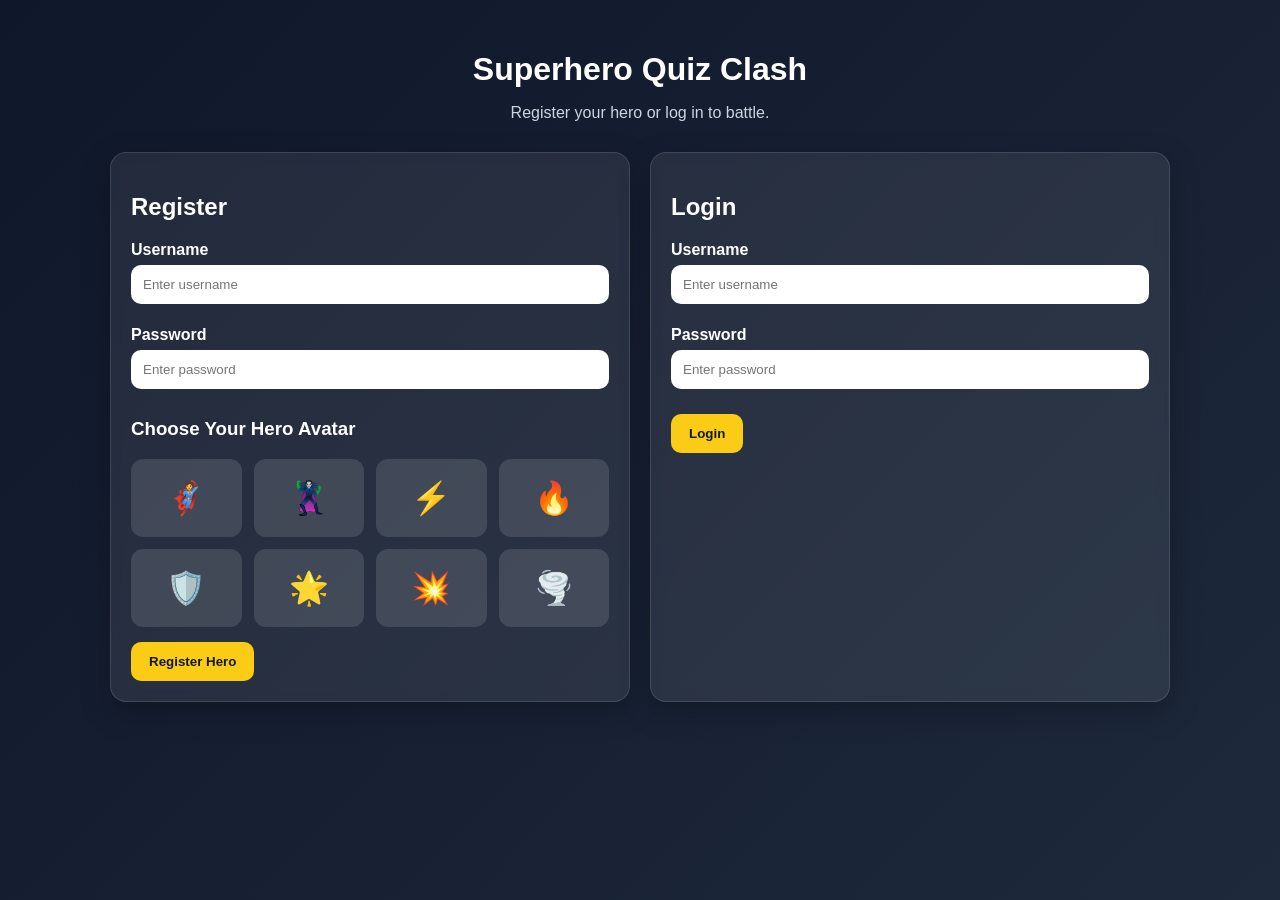
==== public/index.html @ d20ddc65 "feat: complete player authentication avatar selection and profile display" ====
<!DOCTYPE html>
<html lang="en">
<head>
  <meta charset="UTF-8" />
  <meta name="viewport" content="width=device-width, initial-scale=1.0" />
  <title>Superhero Quiz Clash</title>
  <link rel="stylesheet" href="./styles/main.css" />
</head>
<body>
  <div class="container">
    <h1>Superhero Quiz Clash</h1>
    <p class="subtitle">Register your hero or log in to battle.</p>

    <!-- Message Box -->
    <div id="messageBox" class="message-box"></div>

    <!-- Logged In Hero Preview -->
    <section class="card hidden" id="profileCard">
      <h2>Hero Profile</h2>
      <div class="hero-preview">
        <div class="hero-avatar" id="profileAvatar">🦸</div>
        <div>
          <p><strong>Username:</strong> <span id="profileUsername"></span></p>
          <p><strong>Total Points:</strong> <span id="profilePoints">0</span></p>
          <p><strong>Total Wins:</strong> <span id="profileWins">0</span></p>
          <p><strong>Matches Played:</strong> <span id="profileMatches">0</span></p>
        </div>
      </div>

      <button id="logoutBtn">Logout</button>
    </section>

    <div class="auth-wrapper">
      <!-- Register Section -->
      <section class="card">
        <h2>Register</h2>

        <label for="registerUsername">Username</label>
        <input type="text" id="registerUsername" placeholder="Enter username" />

        <label for="registerPassword">Password</label>
        <input type="password" id="registerPassword" placeholder="Enter password" />

        <h3>Choose Your Hero Avatar</h3>
        <div class="avatar-grid" id="avatarGrid">
          <div class="avatar-option" data-avatar="🦸">🦸</div>
          <div class="avatar-option" data-avatar="🦹">🦹</div>
          <div class="avatar-option" data-avatar="⚡">⚡</div>
          <div class="avatar-option" data-avatar="🔥">🔥</div>
          <div class="avatar-option" data-avatar="🛡️">🛡️</div>
          <div class="avatar-option" data-avatar="🌟">🌟</div>
          <div class="avatar-option" data-avatar="💥">💥</div>
          <div class="avatar-option" data-avatar="🌪️">🌪️</div>
        </div>

        <button id="registerBtn">Register Hero</button>
      </section>

      <!-- Login Section -->
      <section class="card">
        <h2>Login</h2>

        <label for="loginUsername">Username</label>
        <input type="text" id="loginUsername" placeholder="Enter username" />

        <label for="loginPassword">Password</label>
        <input type="password" id="loginPassword" placeholder="Enter password" />

        <button id="loginBtn">Login</button>
      </section>
    </div>
  </div>

  <script src="./js/app.js"></script>
</body>
</html>
---- public/styles/main.css ----
* {
  box-sizing: border-box;
}

body {
  margin: 0;
  font-family: Arial, sans-serif;
  background: linear-gradient(135deg, #0f172a, #1e293b);
  color: white;
  min-height: 100vh;
}

.container {
  width: 90%;
  max-width: 1100px;
  margin: 0 auto;
  padding: 30px 20px 50px;
}

h1 {
  text-align: center;
  margin-bottom: 10px;
}

.subtitle {
  text-align: center;
  margin-bottom: 30px;
  color: #cbd5e1;
}

.auth-wrapper {
  display: grid;
  grid-template-columns: 1fr 1fr;
  gap: 20px;
}

.card {
  background: rgba(255, 255, 255, 0.08);
  border: 1px solid rgba(255, 255, 255, 0.12);
  border-radius: 16px;
  padding: 20px;
  backdrop-filter: blur(6px);
  box-shadow: 0 10px 30px rgba(0, 0, 0, 0.25);
  margin-bottom: 20px;
}

label {
  display: block;
  margin: 12px 0 6px;
  font-weight: bold;
}

input {
  width: 100%;
  padding: 12px;
  border-radius: 10px;
  border: none;
  outline: none;
  margin-bottom: 10px;
}

button {
  margin-top: 15px;
  padding: 12px 18px;
  border: none;
  border-radius: 10px;
  background: #facc15;
  color: #111827;
  font-weight: bold;
  cursor: pointer;
}

button:hover {
  opacity: 0.9;
}

.avatar-grid {
  display: grid;
  grid-template-columns: repeat(4, 1fr);
  gap: 12px;
  margin-top: 10px;
}

.avatar-option {
  background: rgba(255, 255, 255, 0.12);
  padding: 18px;
  border-radius: 12px;
  text-align: center;
  font-size: 2rem;
  cursor: pointer;
  border: 2px solid transparent;
}

.avatar-option:hover {
  border-color: #facc15;
}

.avatar-option.selected {
  border-color: #22c55e;
  background: rgba(34, 197, 94, 0.2);
}

.message-box {
  margin: 20px 0;
  padding: 14px;
  border-radius: 10px;
  display: none;
  font-weight: bold;
}

.message-box.success {
  display: block;
  background: rgba(34, 197, 94, 0.2);
  border: 1px solid #22c55e;
}

.message-box.error {
  display: block;
  background: rgba(239, 68, 68, 0.2);
  border: 1px solid #ef4444;
}

.hero-preview {
  display: flex;
  align-items: center;
  gap: 20px;
}

.hero-avatar {
  width: 90px;
  height: 90px;
  display: flex;
  align-items: center;
  justify-content: center;
  font-size: 3rem;
  border-radius: 50%;
  background: rgba(255, 255, 255, 0.12);
}

.hidden {
  display: none;
}

@media (max-width: 768px) {
  .auth-wrapper {
    grid-template-columns: 1fr;
  }
}
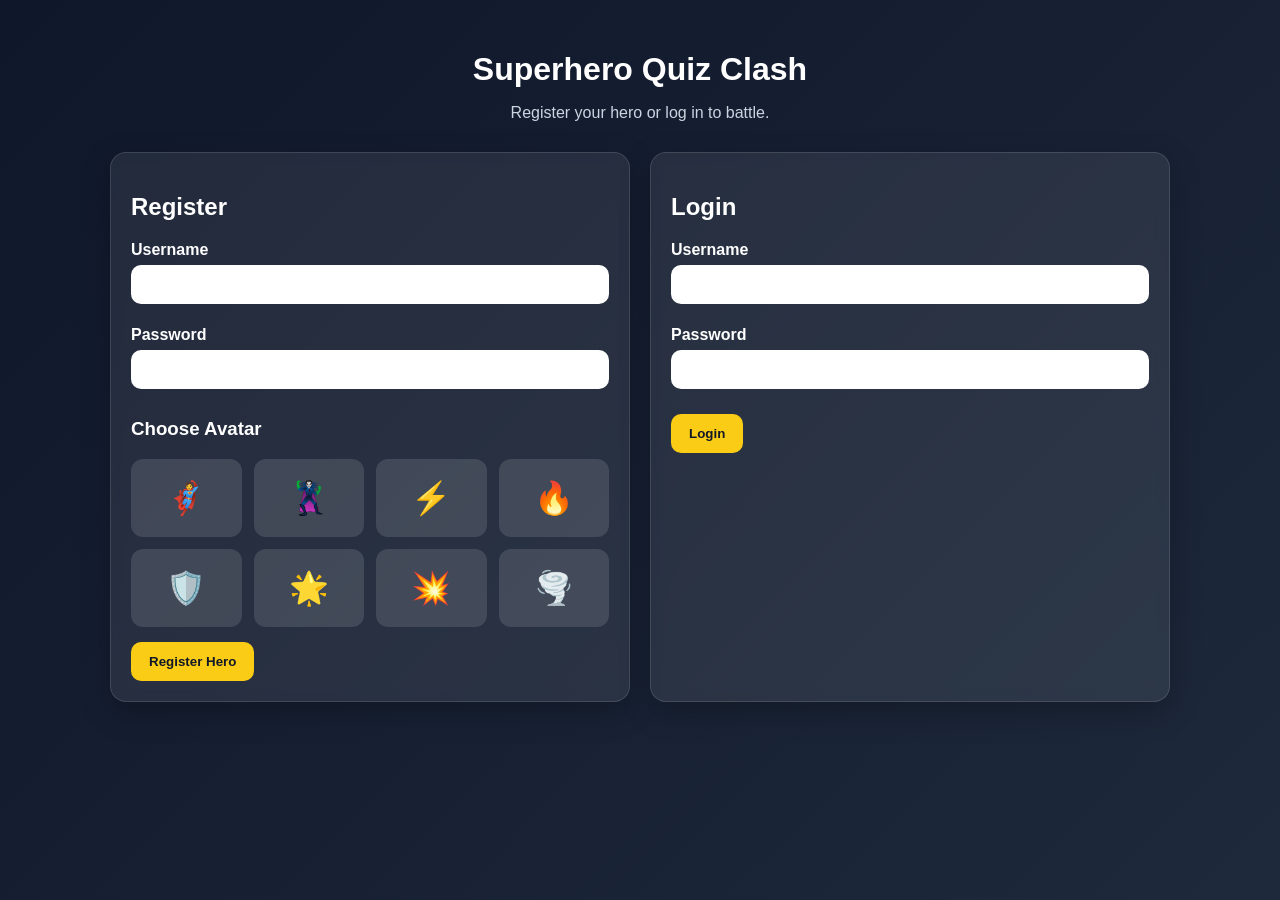
==== commit a00d42fb: "feat: implement multi-category quiz system with API integration" ====
--- a/public/index.html
+++ b/public/index.html
@@ -1,76 +1,185 @@
 <!DOCTYPE html>
 <html lang="en">
 <head>
-  <meta charset="UTF-8" />
-  <meta name="viewport" content="width=device-width, initial-scale=1.0" />
-  <title>Superhero Quiz Clash</title>
-  <link rel="stylesheet" href="./styles/main.css" />
+<meta charset="UTF-8">
+<meta name="viewport" content="width=device-width, initial-scale=1.0">
+<title>Superhero Quiz Clash</title>
+<link rel="stylesheet" href="./styles/main.css">
 </head>
+
 <body>
-  <div class="container">
-    <h1>Superhero Quiz Clash</h1>
-    <p class="subtitle">Register your hero or log in to battle.</p>
 
-    <!-- Message Box -->
-    <div id="messageBox" class="message-box"></div>
+<div class="container">
 
-    <!-- Logged In Hero Preview -->
-    <section class="card hidden" id="profileCard">
-      <h2>Hero Profile</h2>
-      <div class="hero-preview">
-        <div class="hero-avatar" id="profileAvatar">🦸</div>
-        <div>
-          <p><strong>Username:</strong> <span id="profileUsername"></span></p>
-          <p><strong>Total Points:</strong> <span id="profilePoints">0</span></p>
-          <p><strong>Total Wins:</strong> <span id="profileWins">0</span></p>
-          <p><strong>Matches Played:</strong> <span id="profileMatches">0</span></p>
-        </div>
-      </div>
+<h1>Superhero Quiz Clash</h1>
+<p class="subtitle">Register your hero or log in to battle.</p>
 
-      <button id="logoutBtn">Logout</button>
-    </section>
+<div id="messageBox" class="message-box"></div>
 
-    <div class="auth-wrapper">
-      <!-- Register Section -->
-      <section class="card">
-        <h2>Register</h2>
+<section class="card hidden" id="profileCard">
 
-        <label for="registerUsername">Username</label>
-        <input type="text" id="registerUsername" placeholder="Enter username" />
+<h2>Hero Profile</h2>
 
-        <label for="registerPassword">Password</label>
-        <input type="password" id="registerPassword" placeholder="Enter password" />
+<div class="hero-preview">
 
-        <h3>Choose Your Hero Avatar</h3>
-        <div class="avatar-grid" id="avatarGrid">
-          <div class="avatar-option" data-avatar="🦸">🦸</div>
-          <div class="avatar-option" data-avatar="🦹">🦹</div>
-          <div class="avatar-option" data-avatar="⚡">⚡</div>
-          <div class="avatar-option" data-avatar="🔥">🔥</div>
-          <div class="avatar-option" data-avatar="🛡️">🛡️</div>
-          <div class="avatar-option" data-avatar="🌟">🌟</div>
-          <div class="avatar-option" data-avatar="💥">💥</div>
-          <div class="avatar-option" data-avatar="🌪️">🌪️</div>
-        </div>
+<div class="hero-avatar" id="profileAvatar">🦸</div>
 
-        <button id="registerBtn">Register Hero</button>
-      </section>
+<div>
+<p><strong>Username:</strong> <span id="profileUsername"></span></p>
+<p><strong>Total Points:</strong> <span id="profilePoints">0</span></p>
+<p><strong>Total Wins:</strong> <span id="profileWins">0</span></p>
+<p><strong>Matches Played:</strong> <span id="profileMatches">0</span></p>
+</div>
 
-      <!-- Login Section -->
-      <section class="card">
-        <h2>Login</h2>
+</div>
 
-        <label for="loginUsername">Username</label>
-        <input type="text" id="loginUsername" placeholder="Enter username" />
+<div class="profile-actions">
+<button id="openBattleLobbyBtn">Open Battle Lobby</button>
+<button id="logoutBtn">Logout</button>
+</div>
 
-        <label for="loginPassword">Password</label>
-        <input type="password" id="loginPassword" placeholder="Enter password" />
+</section>
 
-        <button id="loginBtn">Login</button>
-      </section>
-    </div>
-  </div>
+<section class="card hidden" id="battleLobbyCard">
 
-  <script src="./js/app.js"></script>
+<h2>Battle Lobby</h2>
+
+<label>Player 2 Username</label>
+<input type="text" id="player2Username">
+
+<label>Player 2 Password</label>
+<input type="password" id="player2Password">
+
+<button id="confirmPlayer2Btn">Confirm Player 2</button>
+
+<h3>Select Question Category</h3>
+
+<select id="categorySelect">
+<option value="math">Math</option>
+<option value="banana">Banana API</option>
+<option value="general">General Knowledge</option>
+<option value="programming">Programming</option>
+</select>
+
+<div class="battle-preview">
+
+<div class="player-card">
+<h3>Player 1</h3>
+<div class="hero-avatar" id="battlePlayer1Avatar">🦸</div>
+<p id="battlePlayer1Name">-</p>
+</div>
+
+<div class="vs-text">VS</div>
+
+<div class="player-card">
+<h3>Player 2</h3>
+<div class="hero-avatar" id="battlePlayer2Avatar">❔</div>
+<p id="battlePlayer2Name">-</p>
+</div>
+
+</div>
+
+<button id="startBattleBtn">Start Battle</button>
+
+</section>
+
+<section class="card hidden" id="matchArena">
+
+<h2>Battle Arena</h2>
+
+<div class="battle-preview">
+
+<div class="player-card">
+<h3 id="arenaPlayer1Name">Player 1</h3>
+<div class="hero-avatar" id="arenaPlayer1Avatar">🦸</div>
+<p>Score: <span id="arenaScore1">0</span></p>
+</div>
+
+<div class="vs-text">VS</div>
+
+<div class="player-card">
+<h3 id="arenaPlayer2Name">Player 2</h3>
+<div class="hero-avatar" id="arenaPlayer2Avatar">🦹</div>
+<p>Score: <span id="arenaScore2">0</span></p>
+</div>
+
+</div>
+
+<h3 id="turnIndicator">Turn: Player</h3>
+
+<div class="question-box">
+<p id="questionText"></p>
+</div>
+
+<input id="answerInput">
+
+<button id="submitAnswerBtn">Submit Answer</button>
+
+<p>Round: <span id="roundNumber">1</span></p>
+
+</section>
+
+<section class="card hidden" id="resultCard">
+
+<h2>Battle Result</h2>
+
+<p id="winnerText"></p>
+<p id="finalScoreText"></p>
+
+<button id="backToLobbyBtn">Back to Lobby</button>
+
+</section>
+
+<div class="auth-wrapper">
+
+<section class="card">
+
+<h2>Register</h2>
+
+<label>Username</label>
+<input id="registerUsername">
+
+<label>Password</label>
+<input type="password" id="registerPassword">
+
+<h3>Choose Avatar</h3>
+
+<div class="avatar-grid">
+
+<div class="avatar-option" data-avatar="🦸">🦸</div>
+<div class="avatar-option" data-avatar="🦹">🦹</div>
+<div class="avatar-option" data-avatar="⚡">⚡</div>
+<div class="avatar-option" data-avatar="🔥">🔥</div>
+<div class="avatar-option" data-avatar="🛡️">🛡️</div>
+<div class="avatar-option" data-avatar="🌟">🌟</div>
+<div class="avatar-option" data-avatar="💥">💥</div>
+<div class="avatar-option" data-avatar="🌪️">🌪️</div>
+
+</div>
+
+<button id="registerBtn">Register Hero</button>
+
+</section>
+
+<section class="card">
+
+<h2>Login</h2>
+
+<label>Username</label>
+<input id="loginUsername">
+
+<label>Password</label>
+<input type="password" id="loginPassword">
+
+<button id="loginBtn">Login</button>
+
+</section>
+
+</div>
+
+</div>
+
+<script src="./js/app.js"></script>
+
 </body>
 </html>
--- a/public/styles/main.css
+++ b/public/styles/main.css
@@ -145,4 +145,74 @@
   .auth-wrapper {
     grid-template-columns: 1fr;
   }
+}
+
+.profile-actions {
+  display: flex;
+  gap: 12px;
+  margin-top: 20px;
+  flex-wrap: wrap;
+}
+
+.battle-preview {
+  display: flex;
+  justify-content: space-between;
+  align-items: center;
+  gap: 20px;
+  margin: 20px 0;
+  flex-wrap: wrap;
+}
+
+.player-card {
+  flex: 1;
+  min-width: 220px;
+  background: rgba(255, 255, 255, 0.08);
+  border-radius: 14px;
+  padding: 20px;
+  text-align: center;
+}
+
+.vs-text {
+  font-size: 2rem;
+  font-weight: bold;
+  color: #facc15;
+}
+
+.question-box {
+  background: rgba(255, 255, 255, 0.08);
+  padding: 20px;
+  border-radius: 10px;
+  margin: 20px 0;
+  font-size: 1.2rem;
+  text-align: center;
+}
+
+#answerInput {
+  width: 100%;
+  padding: 12px;
+  border-radius: 10px;
+  border: none;
+  margin-bottom: 10px;
+}
+
+#turnIndicator {
+  text-align: center;
+  margin-top: 20px;
+  color: #facc15;
+}
+
+#resultCard {
+  text-align: center;
+}
+
+#winnerText {
+  font-size: 1.5rem;
+  font-weight: bold;
+  color: #facc15;
+  margin-bottom: 10px;
+}
+
+#finalScoreText {
+  font-size: 1.1rem;
+  margin-bottom: 20px;
 }
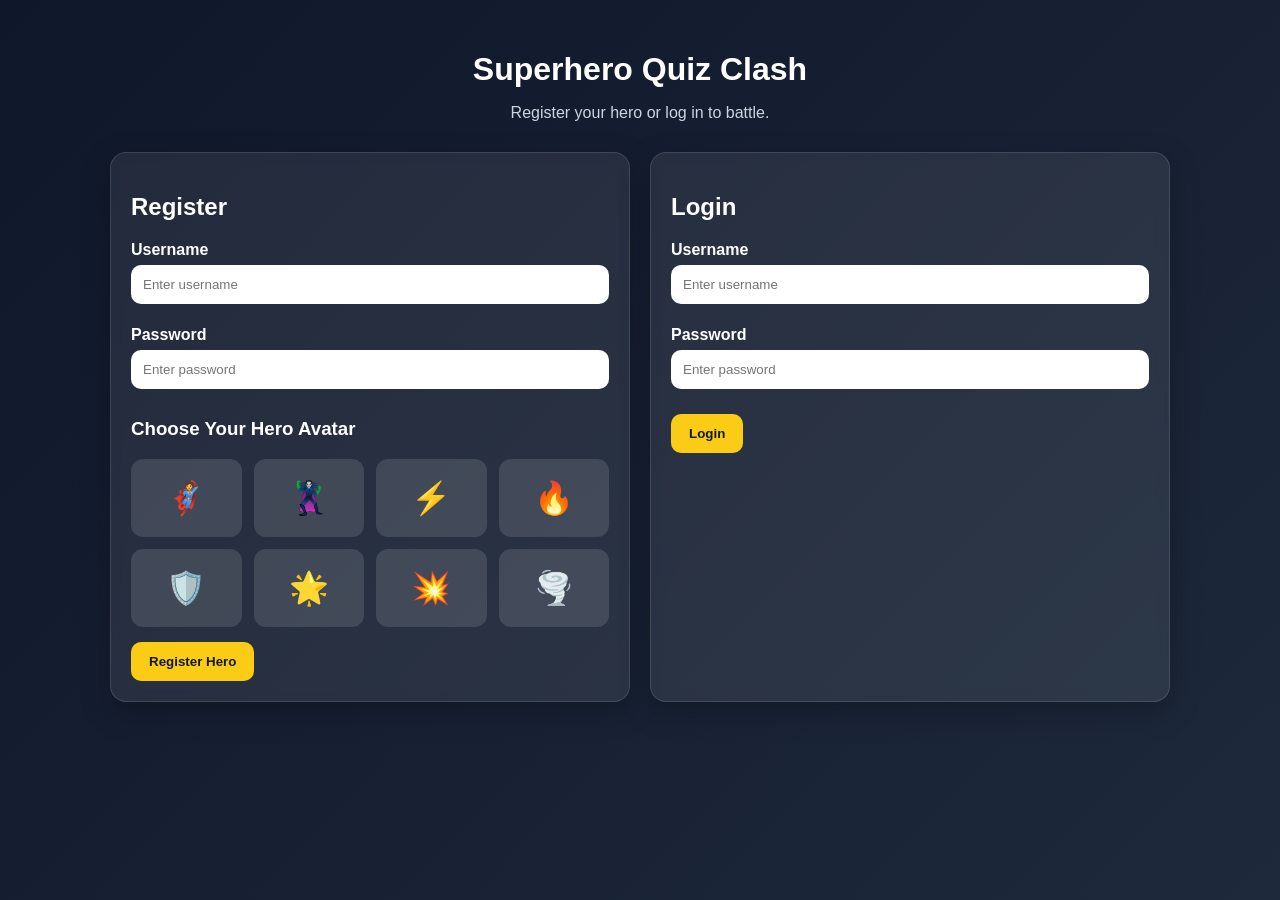
==== commit 3868c6da: "feat: add multiple choice quiz system across all categories" ====
--- a/public/index.html
+++ b/public/index.html
@@ -1,185 +1,162 @@
 <!DOCTYPE html>
 <html lang="en">
 <head>
-<meta charset="UTF-8">
-<meta name="viewport" content="width=device-width, initial-scale=1.0">
-<title>Superhero Quiz Clash</title>
-<link rel="stylesheet" href="./styles/main.css">
+  <meta charset="UTF-8" />
+  <meta name="viewport" content="width=device-width, initial-scale=1.0" />
+  <title>Superhero Quiz Clash</title>
+  <link rel="stylesheet" href="./styles/main.css" />
 </head>
+<body>
+  <div class="container">
+    <h1>Superhero Quiz Clash</h1>
+    <p class="subtitle">Register your hero or log in to battle.</p>
 
-<body>
+    <div id="messageBox" class="message-box"></div>
 
-<div class="container">
+    <!-- Logged In Hero Preview -->
+    <section class="card hidden" id="profileCard">
+      <h2>Hero Profile</h2>
+      <div class="hero-preview">
+        <div class="hero-avatar" id="profileAvatar">🦸</div>
+        <div>
+          <p><strong>Username:</strong> <span id="profileUsername"></span></p>
+          <p><strong>Total Points:</strong> <span id="profilePoints">0</span></p>
+          <p><strong>Total Wins:</strong> <span id="profileWins">0</span></p>
+          <p><strong>Matches Played:</strong> <span id="profileMatches">0</span></p>
+        </div>
+      </div>
 
-<h1>Superhero Quiz Clash</h1>
-<p class="subtitle">Register your hero or log in to battle.</p>
+      <div class="profile-actions">
+        <button id="openBattleLobbyBtn">Open Battle Lobby</button>
+        <button id="logoutBtn">Logout</button>
+      </div>
+    </section>
 
-<div id="messageBox" class="message-box"></div>
+    <!-- Battle Lobby -->
+    <section class="card hidden" id="battleLobbyCard">
+      <h2>Battle Lobby</h2>
+      <p>Player 2 must log in to begin the battle.</p>
 
-<section class="card hidden" id="profileCard">
+      <label for="player2Username">Player 2 Username</label>
+      <input type="text" id="player2Username" placeholder="Enter Player 2 username" />
 
-<h2>Hero Profile</h2>
+      <label for="player2Password">Player 2 Password</label>
+      <input type="password" id="player2Password" placeholder="Enter Player 2 password" />
 
-<div class="hero-preview">
+      <button id="confirmPlayer2Btn">Confirm Player 2</button>
 
-<div class="hero-avatar" id="profileAvatar">🦸</div>
+      <h3>Select Question Category</h3>
+      <select id="categorySelect">
+        <option value="math">Maths</option>
+        <option value="banana">Banana API</option>
+        <option value="general">General Knowledge</option>
+        <option value="programming">Programming</option>
+      </select>
 
-<div>
-<p><strong>Username:</strong> <span id="profileUsername"></span></p>
-<p><strong>Total Points:</strong> <span id="profilePoints">0</span></p>
-<p><strong>Total Wins:</strong> <span id="profileWins">0</span></p>
-<p><strong>Matches Played:</strong> <span id="profileMatches">0</span></p>
-</div>
+      <div class="battle-preview">
+        <div class="player-card">
+          <h3>Player 1</h3>
+          <div class="hero-avatar" id="battlePlayer1Avatar">🦸</div>
+          <p id="battlePlayer1Name">-</p>
+        </div>
 
-</div>
+        <div class="vs-text">VS</div>
 
-<div class="profile-actions">
-<button id="openBattleLobbyBtn">Open Battle Lobby</button>
-<button id="logoutBtn">Logout</button>
-</div>
+        <div class="player-card">
+          <h3>Player 2</h3>
+          <div class="hero-avatar" id="battlePlayer2Avatar">❔</div>
+          <p id="battlePlayer2Name">-</p>
+        </div>
+      </div>
 
-</section>
+      <button id="startBattleBtn">Start Battle</button>
+    </section>
 
-<section class="card hidden" id="battleLobbyCard">
+    <!-- Match Arena -->
+    <section class="card hidden" id="matchArena">
+      <h2>Battle Arena</h2>
 
-<h2>Battle Lobby</h2>
+      <div class="battle-preview">
+        <div class="player-card">
+          <h3 id="arenaPlayer1Name">Player 1</h3>
+          <div class="hero-avatar" id="arenaPlayer1Avatar">🦸</div>
+          <p>Score: <span id="arenaScore1">0</span></p>
+        </div>
 
-<label>Player 2 Username</label>
-<input type="text" id="player2Username">
+        <div class="vs-text">VS</div>
 
-<label>Player 2 Password</label>
-<input type="password" id="player2Password">
+        <div class="player-card">
+          <h3 id="arenaPlayer2Name">Player 2</h3>
+          <div class="hero-avatar" id="arenaPlayer2Avatar">🦹</div>
+          <p>Score: <span id="arenaScore2">0</span></p>
+        </div>
+      </div>
 
-<button id="confirmPlayer2Btn">Confirm Player 2</button>
+      <h3 id="turnIndicator">Turn: Player 1</h3>
 
-<h3>Select Question Category</h3>
+      <div class="question-box">
+        <p id="questionText">Question appears here</p>
+      </div>
 
-<select id="categorySelect">
-<option value="math">Math</option>
-<option value="banana">Banana API</option>
-<option value="general">General Knowledge</option>
-<option value="programming">Programming</option>
-</select>
+      <div class="answers-grid" id="answersGrid">
+        <button class="answer-btn" data-index="0">Option 1</button>
+        <button class="answer-btn" data-index="1">Option 2</button>
+        <button class="answer-btn" data-index="2">Option 3</button>
+        <button class="answer-btn" data-index="3">Option 4</button>
+      </div>
 
-<div class="battle-preview">
+      <p>Round: <span id="roundNumber">1</span></p>
+    </section>
 
-<div class="player-card">
-<h3>Player 1</h3>
-<div class="hero-avatar" id="battlePlayer1Avatar">🦸</div>
-<p id="battlePlayer1Name">-</p>
-</div>
+    <!-- Match Result -->
+    <section class="card hidden" id="resultCard">
+      <h2>Battle Result</h2>
+      <p id="winnerText">Winner appears here</p>
+      <p id="finalScoreText">Final score appears here</p>
+      <button id="backToLobbyBtn">Back to Lobby</button>
+    </section>
 
-<div class="vs-text">VS</div>
+    <div class="auth-wrapper">
+      <!-- Register Section -->
+      <section class="card">
+        <h2>Register</h2>
 
-<div class="player-card">
-<h3>Player 2</h3>
-<div class="hero-avatar" id="battlePlayer2Avatar">❔</div>
-<p id="battlePlayer2Name">-</p>
-</div>
+        <label for="registerUsername">Username</label>
+        <input type="text" id="registerUsername" placeholder="Enter username" />
 
-</div>
+        <label for="registerPassword">Password</label>
+        <input type="password" id="registerPassword" placeholder="Enter password" />
 
-<button id="startBattleBtn">Start Battle</button>
+        <h3>Choose Your Hero Avatar</h3>
+        <div class="avatar-grid" id="avatarGrid">
+          <div class="avatar-option" data-avatar="🦸">🦸</div>
+          <div class="avatar-option" data-avatar="🦹">🦹</div>
+          <div class="avatar-option" data-avatar="⚡">⚡</div>
+          <div class="avatar-option" data-avatar="🔥">🔥</div>
+          <div class="avatar-option" data-avatar="🛡️">🛡️</div>
+          <div class="avatar-option" data-avatar="🌟">🌟</div>
+          <div class="avatar-option" data-avatar="💥">💥</div>
+          <div class="avatar-option" data-avatar="🌪️">🌪️</div>
+        </div>
 
-</section>
+        <button id="registerBtn">Register Hero</button>
+      </section>
 
-<section class="card hidden" id="matchArena">
+      <!-- Login Section -->
+      <section class="card">
+        <h2>Login</h2>
 
-<h2>Battle Arena</h2>
+        <label for="loginUsername">Username</label>
+        <input type="text" id="loginUsername" placeholder="Enter username" />
 
-<div class="battle-preview">
+        <label for="loginPassword">Password</label>
+        <input type="password" id="loginPassword" placeholder="Enter password" />
 
-<div class="player-card">
-<h3 id="arenaPlayer1Name">Player 1</h3>
-<div class="hero-avatar" id="arenaPlayer1Avatar">🦸</div>
-<p>Score: <span id="arenaScore1">0</span></p>
-</div>
+        <button id="loginBtn">Login</button>
+      </section>
+    </div>
+  </div>
 
-<div class="vs-text">VS</div>
-
-<div class="player-card">
-<h3 id="arenaPlayer2Name">Player 2</h3>
-<div class="hero-avatar" id="arenaPlayer2Avatar">🦹</div>
-<p>Score: <span id="arenaScore2">0</span></p>
-</div>
-
-</div>
-
-<h3 id="turnIndicator">Turn: Player</h3>
-
-<div class="question-box">
-<p id="questionText"></p>
-</div>
-
-<input id="answerInput">
-
-<button id="submitAnswerBtn">Submit Answer</button>
-
-<p>Round: <span id="roundNumber">1</span></p>
-
-</section>
-
-<section class="card hidden" id="resultCard">
-
-<h2>Battle Result</h2>
-
-<p id="winnerText"></p>
-<p id="finalScoreText"></p>
-
-<button id="backToLobbyBtn">Back to Lobby</button>
-
-</section>
-
-<div class="auth-wrapper">
-
-<section class="card">
-
-<h2>Register</h2>
-
-<label>Username</label>
-<input id="registerUsername">
-
-<label>Password</label>
-<input type="password" id="registerPassword">
-
-<h3>Choose Avatar</h3>
-
-<div class="avatar-grid">
-
-<div class="avatar-option" data-avatar="🦸">🦸</div>
-<div class="avatar-option" data-avatar="🦹">🦹</div>
-<div class="avatar-option" data-avatar="⚡">⚡</div>
-<div class="avatar-option" data-avatar="🔥">🔥</div>
-<div class="avatar-option" data-avatar="🛡️">🛡️</div>
-<div class="avatar-option" data-avatar="🌟">🌟</div>
-<div class="avatar-option" data-avatar="💥">💥</div>
-<div class="avatar-option" data-avatar="🌪️">🌪️</div>
-
-</div>
-
-<button id="registerBtn">Register Hero</button>
-
-</section>
-
-<section class="card">
-
-<h2>Login</h2>
-
-<label>Username</label>
-<input id="loginUsername">
-
-<label>Password</label>
-<input type="password" id="loginPassword">
-
-<button id="loginBtn">Login</button>
-
-</section>
-
-</div>
-
-</div>
-
-<script src="./js/app.js"></script>
-
+  <script src="./js/app.js"></script>
 </body>
 </html>
--- a/public/styles/main.css
+++ b/public/styles/main.css
@@ -50,7 +50,8 @@
   font-weight: bold;
 }
 
-input {
+input,
+select {
   width: 100%;
   padding: 12px;
   border-radius: 10px;
@@ -139,12 +140,6 @@
 
 .hidden {
   display: none;
-}
-
-@media (max-width: 768px) {
-  .auth-wrapper {
-    grid-template-columns: 1fr;
-  }
 }
 
 .profile-actions {
@@ -185,14 +180,7 @@
   margin: 20px 0;
   font-size: 1.2rem;
   text-align: center;
-}
-
-#answerInput {
-  width: 100%;
-  padding: 12px;
-  border-radius: 10px;
-  border: none;
-  margin-bottom: 10px;
+  min-height: 90px;
 }
 
 #turnIndicator {
@@ -215,4 +203,44 @@
 #finalScoreText {
   font-size: 1.1rem;
   margin-bottom: 20px;
+}
+
+.answers-grid {
+  display: grid;
+  grid-template-columns: 1fr 1fr;
+  gap: 12px;
+  margin-top: 20px;
+}
+
+.answer-btn {
+  padding: 14px;
+  border-radius: 10px;
+  border: none;
+  background: #334155;
+  color: white;
+  cursor: pointer;
+  font-weight: bold;
+  min-height: 60px;
+}
+
+.answer-btn:hover {
+  background: #475569;
+}
+
+.answer-btn.correct {
+  background: #22c55e;
+}
+
+.answer-btn.wrong {
+  background: #ef4444;
+}
+
+@media (max-width: 768px) {
+  .auth-wrapper {
+    grid-template-columns: 1fr;
+  }
+
+  .answers-grid {
+    grid-template-columns: 1fr;
+  }
 }
